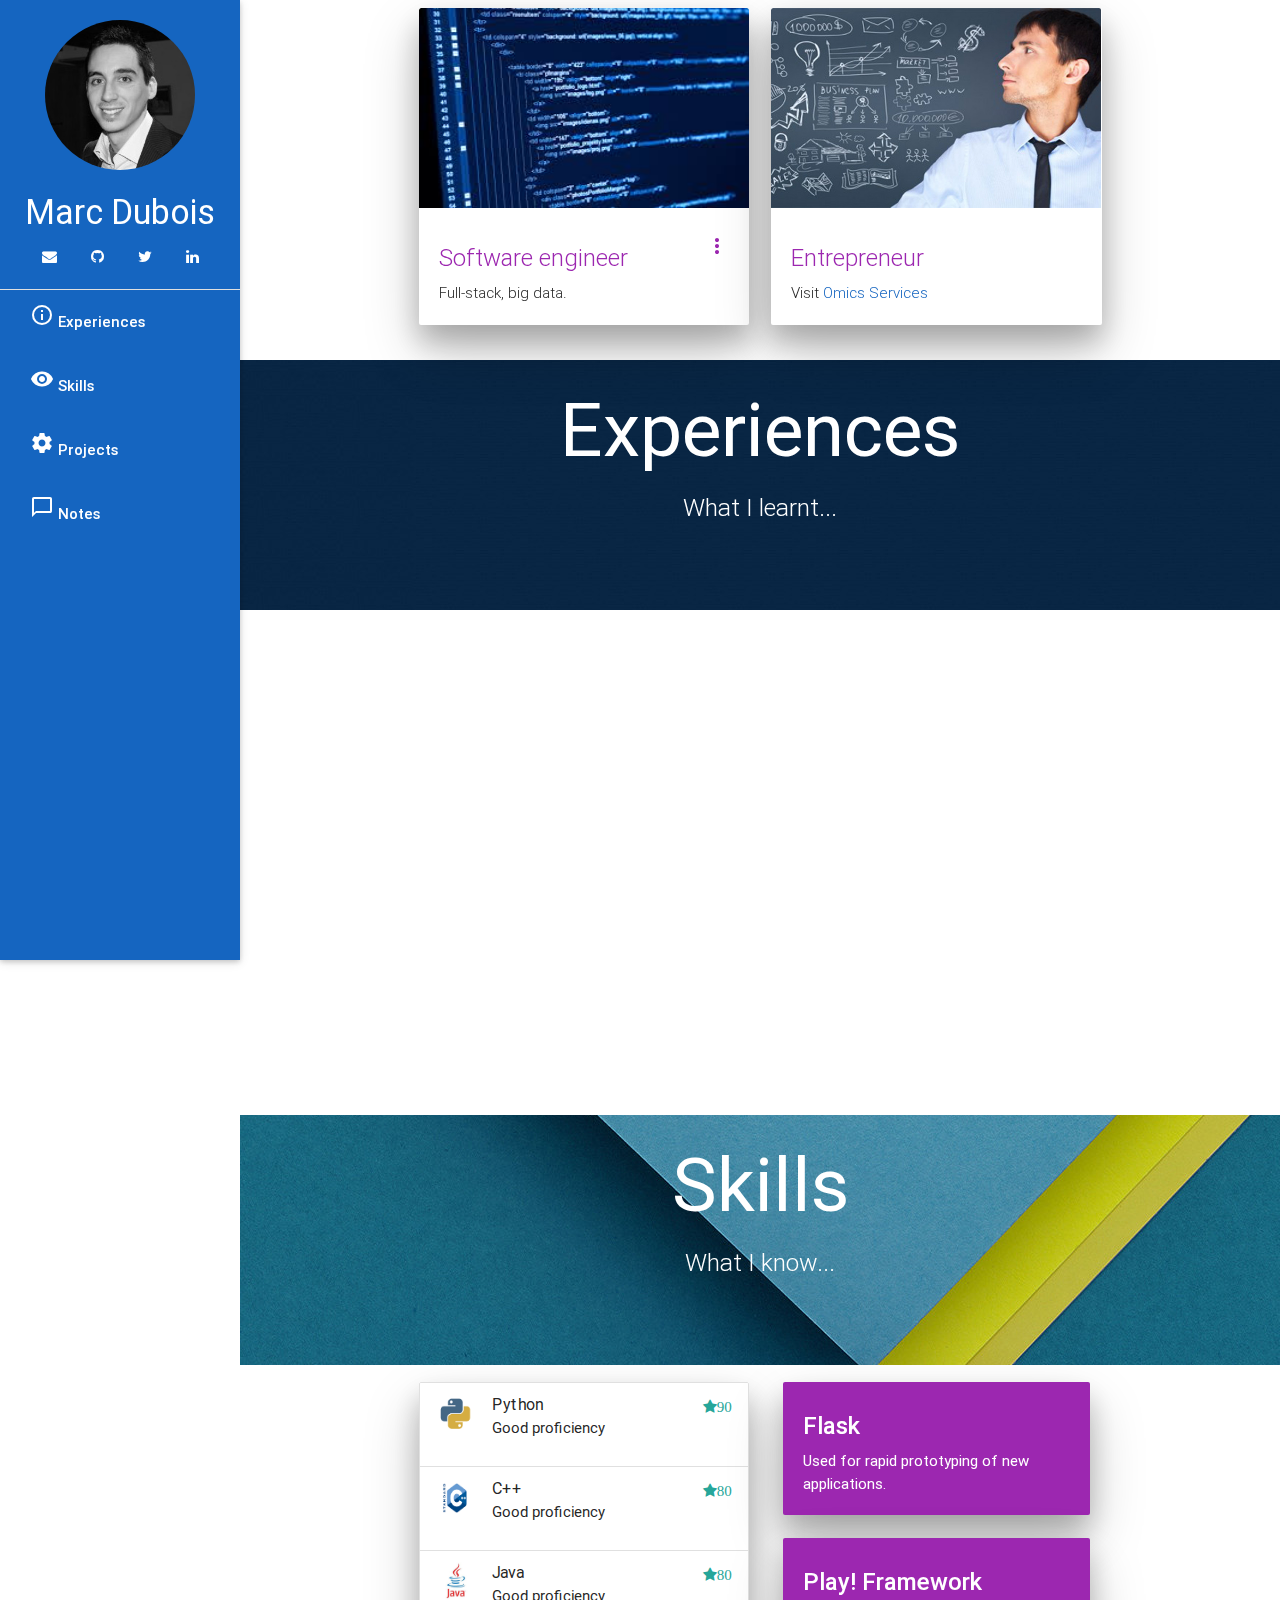
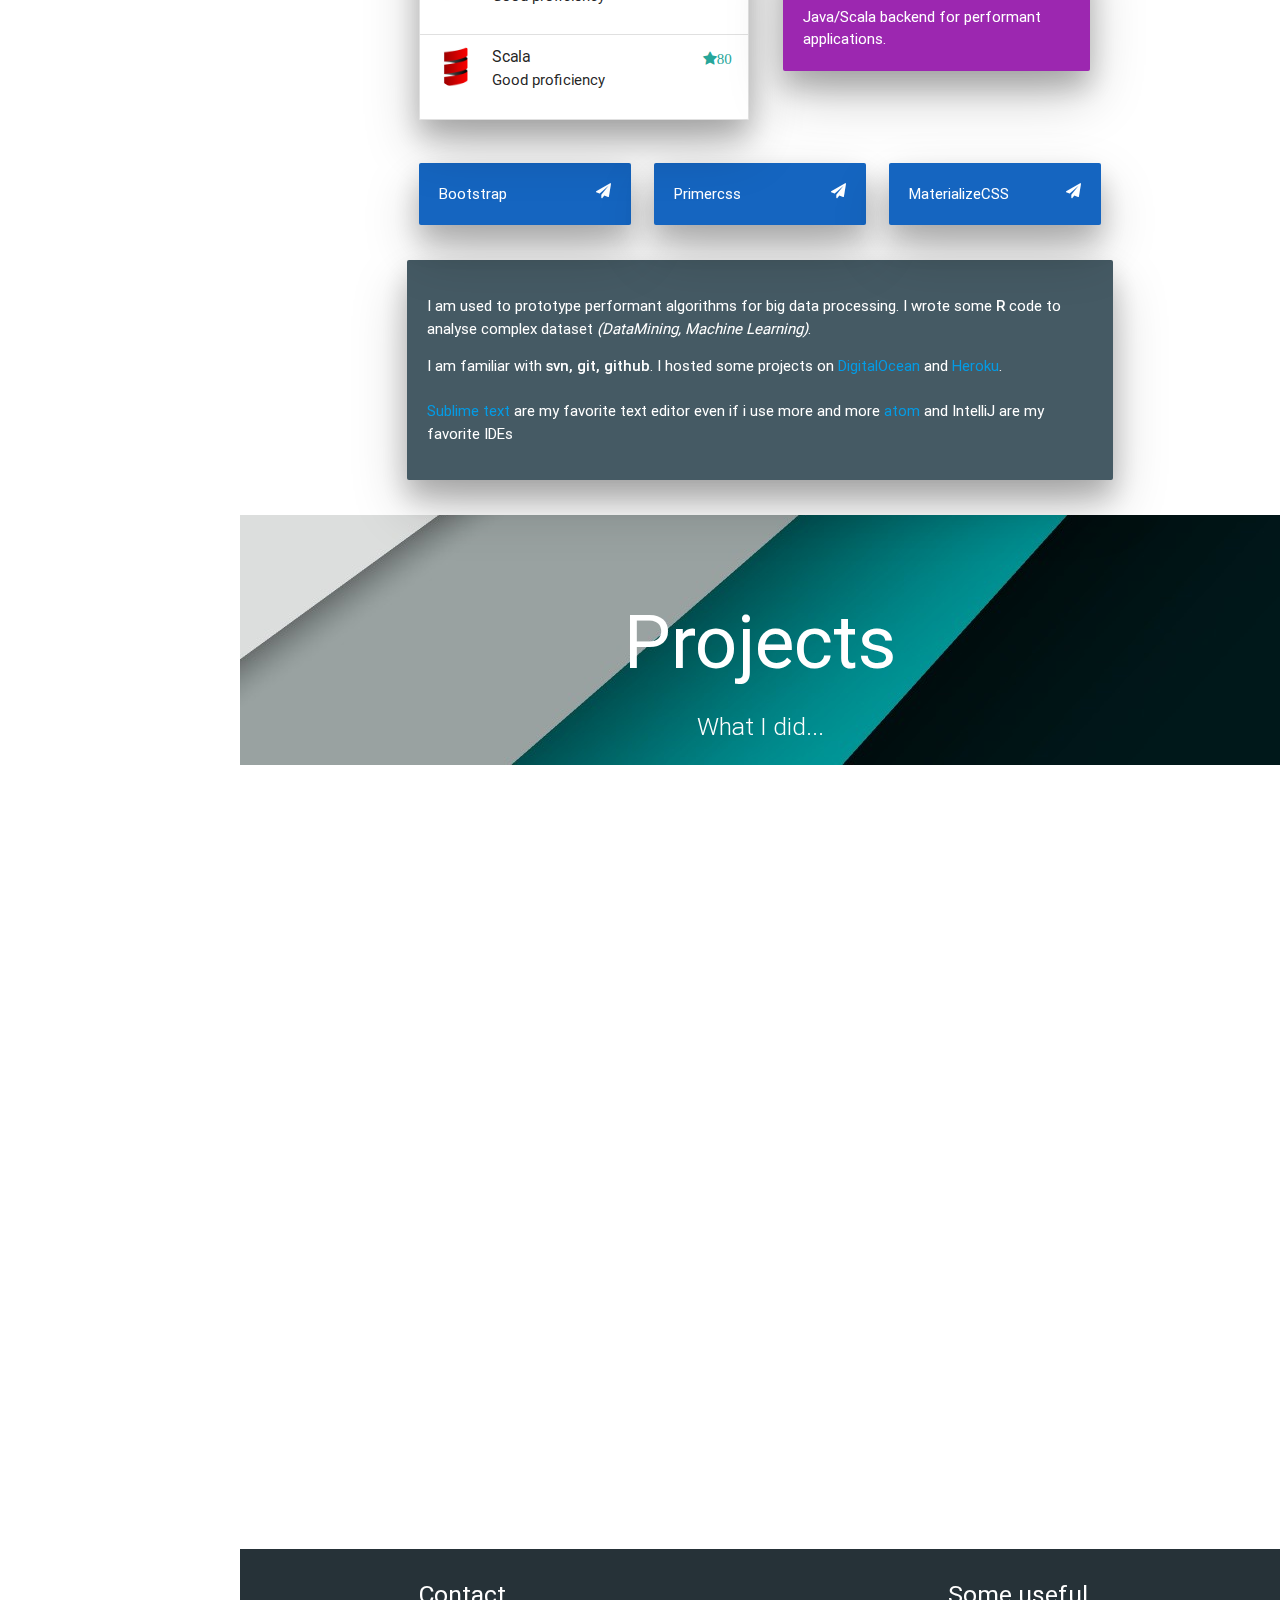
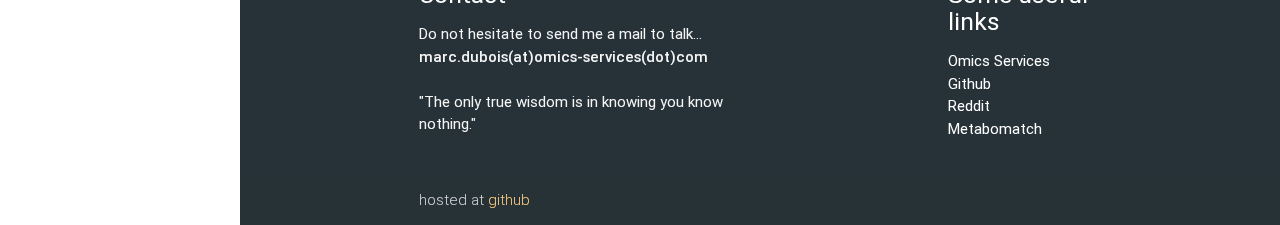
==== index.html @ 376b8a07 "initial commit" ====
<!DOCTYPE html>
<html lang="en">
<head>
  <meta http-equiv="Content-Type" content="text/html; charset=UTF-8"/>
  <meta name="viewport" content="width=device-width, initial-scale=1, maximum-scale=1.0"/>
  <title>Marc Dubois - Software engineer</title>

  <!-- CSS  -->
  <link rel="stylesheet" href="https://maxcdn.bootstrapcdn.com/font-awesome/4.4.0/css/font-awesome.min.css">
  <link href="https://fonts.googleapis.com/icon?family=Material+Icons" rel="stylesheet">
  <link href="static/css/materialize.min.css" type="text/css" rel="stylesheet" media="screen,projection"/>
  <link href="static/css/style.css" type="text/css" rel="stylesheet" media="screen,projection"/>
</head>
<body>
      <!-- LEFT SIDEBAR -->
      
      <ul id="slide-out" class="side-nav fixed blue darken-3">
        <li class="no-hover center logo"><img src="static/img/marc_dubois.jpg" class="circle" height="150" /></li>
        <li class="no-hover center">
            <h4 class="white-text">Marc Dubois</h4>
            <ul class="social-bar white-text">
              <li><a href="mailto:cram@hotmail.fr"><span class="fa fa-envelope"></span></a></li>
              <li><a href="http://github.com/jerkos"><span class="fa fa-github"></span></a></li>
              <li><a href="http://twitter.com/MarCo_33"><span class="fa fa-twitter"></span></a></li>
              <li><a href="https://www.linkedin.com/pub/marc-dubois/17/430/317/en"><span class="fa fa-linkedin"></span></a></li>
            </ul>
            <!-- <p class="light"><em>Software programmer</em></p> -->
        </li>
        <li class="divider"></li>
        <li><a href="#experiences"><i class="material-icons">info_outline</i> <strong>Experiences</strong></a></li>
        <li><a href="#skills"><i class="material-icons">visibility</i> <strong>Skills</strong></a></li>
        <li><a href="#projects"><i class="material-icons">settings</i> <strong>Projects</strong></a></li>
        <li><a href="#contact"><i class="material-icons">chat_bubble_outline</i> <strong>Notes</strong></a></li>
        <!-- <li><a href="#" data-activates="slide-out" class="button-collapse"><i class="mdi-navigation-menu"></i></a></li> -->
      </ul>

      
      <!--<a href="#" data-activates="slide-out" class="button-collapse"><i class="mdi-navigation-menu"></i></a>-->
      <!-- END LEFT SIDEBAR -->

      <!-- DEFINING ME -->
    <div class="container">
      <div class="row">
        <div class="col s6">
            <div class="card z-depth-4">
              <div class="card-image waves-effect activator waves-block waves-light">
                <img src="static/img/engineer.jpg" height="200" class="activator">
              <!-- <span class="card-title">Card Title</span> -->
              </div>
              <div class="card-content">
                <span class="card-title activator purple-text light">Software engineer<i class="material-icons right">more_vert</i></span>
                <p class="light">Full-stack, big data.
                  <a href="http://github.com/jerkos">
                  <!-- <span class="fa fa-github fa-2x"></span> -->
                  </a>
                </p>
              </div>
              <div class="card-reveal">
                <span class="card-title purple-text">Education</span>
                <ul>
                  <li><em>2008-2010</em> Master Biology, Health Bioinformatics mention, Bordeaux, France</li>
                  <li><em>2007-2008</em> Master Biology, Health Plants Biotechnology mention, Bordeaux, France</li>
                  <li><em>2004-2006</em> Preparatory classes, Montaigne, Bordeaux</li>
                  <li><em>2004</em> Scientific Bachelor, Biology specialty</li>
                </ul>
              </div>
            </div>

        </div>
         <div class="col s6">
            <div class="card z-depth-4">
              <div class="card-image waves-effect waves-block waves-light">
                <img src="static/img/entrepreneur1.jpg" height="200" class="activator">
              <!-- <span class="card-title">Card Title</span> -->
              </div>
              <div class="card-content">
                <span class="card-title purple-text light">Entrepreneur</span>
                <p class="light"> Visit <a class="blue-text text-darken-3" href="http://omics-services.com">Omics Services</a></p>
            </div>
            </div>
        </div>
      </div>
    </div>

   <!--  <div class="container">
    <div class="section">

      <div class="row">
        <div class="col s12 m4">
          <div class="icon-block">
            <h2 class="center purple-text"><i class="material-icons">flash_on</i></h2>
            <h5 class="center">Speeds up development</h5>

            <p class="light">We did most of the heavy lifting for you to provide a default stylings that incorporate our custom components. Additionally, we refined animations and transitions to provide a smoother experience for developers.</p>
          </div>
        </div>

        <div class="col s12 m4">
          <div class="icon-block">
            <h2 class="center purple-text"><i class="material-icons">group</i></h2>
            <h5 class="center">User Experience Focused</h5>

            <p class="light">By utilizing elements and principles of Material Design, we were able to create a framework that incorporates components and animations that provide more feedback to users. Additionally, a single underlying responsive system across all platforms allow for a more unified user experience.</p>
          </div>
        </div>

        <div class="col s12 m4">
          <div class="icon-block">
            <h2 class="center purple-text"><i class="material-icons">settings</i></h2>
            <h5 class="center">Easy to work with</h5>

            <p class="light">We have provided detailed documentation as well as specific code examples to help new users get started. We are also always open to feedback and can answer any questions a user may have about Materialize.</p>
          </div>
        </div>
      </div>

    </div>
  </div> -->
    <!-- END DEFINING ME -->


    <div class="parallax-container">
    <div class="section no-pad-bot">
      <div class="container">
        <!-- <br><br> -->
        <!-- <div class="container"> -->
        <h2 class="header center white-text title">Experiences</h2>
        <div class="row center">
          <h5 class="col s12 light">What I learnt...</h5>
        </div>
        <!-- </div> -->

      </div>
    </div>
    <div class="parallax"><img src="static/img/material6.jpg" alt="Unsplashed background img 1"></div>
  </div>

  <!-- EXPERIENCES -->
  <div id="experiences" class="container">
      <div class="row">
        <div class="col s12">
          <ul id="exp-list">
            <li>
              <div class="card-panel blue darken-3 white-text z-depth-4">
                <div class="card-content">
                  <strong>Structural Biology and Pharmacology institute: Mass spectrometry proteomics data processing</strong>
                  <ul class="activities">
                    <li>New file format development for easy data extraction: mzDB
                    </li>
                    <li>
                      Algorithms to perform label-free quantitation of proteins in samples
                    </li>
                    <li>
                      3D Visualization of mass spectrometry in the browser
                    </li>
                  </ul>
                </div>
              </div>
            </li>
            <li>
              <div class="card-panel blue darken-3 white-text z-depth-4">
                <strong>National institute for agronomical research: Data treatment of metabolomics data</strong>
                <ul class="activities">
                  <li>Developing new algorithm for metabolite identification and characterization
                  </li>
                  <li>
                    Complex user interface design.
                  </li>
                </ul> 
              </div>
            </li>
            <li>
              <div class="card-panel blue darken-3 white-text z-depth-4">
                <strong>Bordealais informatics research laboratory: Algorithm for computing association rules from elementary modes: example in the tomato</strong>
                <ul class="activities">
                  <li>Using data mining algorithm, A-priorin and FP-Tree
                  </li>
                  <li>User interface design</li>
                </ul> 
              </div>
            </li>
          </ul>
          
        </div>
      </div>
  </div>
  <!-- END EXPERIENCES -->

    <div class="parallax-container">
    <div class="section no-pad-bot">
      <div class="container">
        <!-- <br><br> -->
        <!-- <div class="container"> -->
        <h2 class="header center white-text title">Skills</h2>
        <div class="row center">
          <h5 class="col s12 light">What I know...</h5>
        </div>
        <!-- </div> -->

      </div>
    </div>
    <div class="parallax"><img src="static/img/material4.jpg" alt="Unsplashed background img 1"></div>
  </div>

  <!-- SKILLS -->
  <div id="skills" class="container">
    <div class="row" style="padding-top: 10px;">
            <div class="col s6">
              <!-- <h6 class="purple-text" href="#test1">Languages</h6> -->
              <!-- <h6 class="light">Languages</h6> -->
              <ul class="collection z-depth-4">
                <li class="collection-item avatar">
                  <img src="static/img/python.png" class="circle">
                  <span class="title">Python</span>
                  <p>Good proficiency</p>
                  <span class="secondary-content badge-new fa fa-star">90</span>
                </li>
                <li class="collection-item avatar">
                  <img src="static/img/c++.png" class="circle">
                  <span class="title">C++</span>
                  <p>Good proficiency</p>
                  <span class="secondary-content badge-new fa fa-star">80</span>
                </li>
                <li class="collection-item avatar">
                  <img src="static/img/java.jpg" class="circle">
                  <span class="title">Java</span>
                  <p>Good proficiency</p>
                  <span class="secondary-content badge-new fa fa-star">80</span>
                </li>
                <li class="collection-item avatar">
                  <img src="static/img/scala.jpg" class="circle">
                  <span class="title">Scala</span>
                  <p>Good proficiency</p>
                  <span class="secondary-content badge-new fa fa-star">80</span>
                </li>
              </ul>
            </div>
            <div class="col s6">
              <!-- <h6 class="light">Framework web</h6> -->
              <div class="col s12">
                <div class="card purple white-text z-depth-4">
                  
                  <!-- <img src="static/img/flask.png" width="30" class="circle"> -->
                  <div class="card-content">
                    <span class="card-title"><strong>Flask</strong></span>
                    <p>Used for rapid prototyping of new applications.</p>
                  </div>
                </div>
              </div>
             
              <div class="col s12">
                <div class="card purple white-text z-depth-4">
                  <!-- <img src="static/img/play.png" class="circle"> -->

                  <div class="card-content">
                    <span class="card-title"><strong>Play! Framework</strong></span>
                    <p>Java/Scala backend for performant applications.</p>
                  </div>
                </div>
              </div>
            </div>
    </div>

    <div class="row">
      <!-- <h6 class="light">Framework CSS</h6> -->
      <div class="col s4">
        <div class="card-panel blue darken-3 z-depth-4">
          <span class="white-text">Bootstrap <a href="http://getbootstrap.com"><span class="white-text right fa fa-paper-plane"></span></a></span>
          
        </div>
      </div>
      <div class="col s4">
        <div class="card-panel blue darken-3 z-depth-4">
          <span class="white-text">Primercss <a href="http://primercss.io"><span class="white-text right fa fa-paper-plane"></span></a></span>
        </div>
      </div>
      <div class="col s4">
        <div class="card-panel blue darken-3 z-depth-4">
          <span class="white-text">MaterializeCSS <a href="http://materializecss.com"><span class="white-text right fa fa-paper-plane"></span></a></span>

        </div>
      </div>
    </div>

    <div class="row">
      <div class="card-panel blue-grey darken-2 z-depth-4">
      <p class="white-text">I am used to prototype performant algorithms for big data processing. I wrote some <strong>R</strong> code to
      analyse complex dataset <em>(DataMining, Machine Learning)</em>. 

       </p>
      <p class="white-text">I am familiar with <strong>svn, git, github</strong>. 
      I hosted some projects on <a href="http://www.digitalocean.com">DigitalOcean</a> and <a href="http://www.heroku.com">Heroku</a>.
      <br/>
      <br/>
      <a href="http://sublime-text.com">Sublime text</a> are my favorite text editor even if i use more and more <a href="http://atom.io">atom</a>
      and IntelliJ are my favorite IDEs 
      </p>
      </div>
    </div>

  </div>
  <!-- END SKILLS -->


   <div id="index-banner" class="parallax-container">
    <div class="section no-pad-bot">
      <div class="container">
        <br><br>
        <h1 class="header center white-text title">Projects</h1>
        <div class="row center">
          <h5 class="header col s12 light">What I did...</h5>
        </div>
        <!-- <div class="row center">
          <a href="http://materializecss.com/getting-started.html" id="download-button" class="btn-large waves-effect waves-light teal lighten-1">Get Started</a>
        </div>
        <br><br> -->

      </div>  
    </div>
    <div class="parallax"><img src="static/img/material8.jpg" alt="Unsplashed background img 1"></div>
  </div>


  <div id="projects" class="container">
   <!--  <h1 class="header center purple-text">Projects</h1>
    <hr/> -->
    <div class="row">
      <div class="col s6">
        <div class="card z-depth-4">
            <div class="card-image waves-effect waves-block waves-light">
              <img src="static/img/mzdb.jpg" height="200" class="activator">
              <!-- <span class="card-title">Card Title</span> -->
            </div>
            <div class="card-content blue darken-3">
              <span class="card-title activator white-text light">mzDB<i class="material-icons right">more_vert</i></span>
              <p class="light">Efficient file format for storing mass spectrometry data.
                <a href="http://github.com/mzdb-dev/pwiz-mzdb"><span class="fa fa-github fa-2x white-text"></span></a>
              </p>
            </div>
            <div class="card-reveal">
              <span class="card-title purple-text light">mzDB</span>
              <p><strong>C++11</strong><br/><br/>
              Tool for converting vendor proprietary file formats to mzDB. mzDB allows fast data extraction thanks to <a href="http://www.sqlite.org">sqlite</a> and its <a href="http://en.wikipedia/r*tree">R* tree</a>.
              </p>
            </div>
          </div>
      </div>
      <div class="col s6">
        <div class="card blue darken-3 z-depth-4">
            <div class="card-image waves-effect waves-block waves-light">
              <img src="static/img/metabomatch.png" height="200" class="activator">
            </div>
            <div class="card-content blue darken-3">
              <span class="card-title activator light">metabomatch<i class="material-icons right">more_vert</i></span>
              <p class="light">Listing and comparing open metabolomics softwares.
                <a href="http://github.com/jerkos/metabo-match"><span class="fa fa-github fa-2x white-text"></span></a>
              </p>
            </div>
            <div class="card-reveal">
              <span class="card-title purple-text light">metabomatch</span>
              <p><strong>Python/Flask/Bootstrap</strong><br/><br/>
              Simple website for listing metabolomics open sourced softwares, comments, pros-cons, and small statistics about users community.
              </p>
              
            </div>
          </div>
      </div> 

    </div>


    <div class="row">
      <div class="col s6">
        <div class="card blue darken-3 z-depth-4">
            <div class="card-image waves-effect waves-block waves-light">
              <img src="static/img/speclight.jpg" height="200" class="activator">
              <!-- <span class="card-title">Card Title</span> -->
            </div>
            <div class="card-content blue darken-3">
              <span class="card-title activator light">Speclight<i class="material-icons right white-text">more_vert</i></span>
              <p class="light">Visualization of mass spectrometry data.
                <a href="http://github.com/mzdb-dev/pwiz-mzdb"><span class="white-text fa fa-github fa-2x"></span></a>
              </p>
            </div>
            <div class="card-reveal">
              <span class="card-title purple-text light">Speclight</span>
              <p><strong>Javascript/Three.js</strong><br/><br/>
              Using the magnificient three.js library and mzDB file we developed a performant tool to visualize mass spectrometry data in 3D.
              </p>
            </div>
          </div>
      </div>
      <div class="col s6">
        <div class="card z-depth-4">
            <div class="card-image waves-effect waves-block waves-light">
              <img src="static/img/proline.png" height="200" class="activator">
            </div>
            <div class="card-content blue darken-3">
              <span class="card-title activator white-text light">Proline<i class="material-icons right white-text">more_vert</i></span>
              <p class="light">Proteomics analysis software.
                <a href="http://github.com/jerkos/metabo-match"><span class="white-text fa fa-github fa-2x"></span></a>
              </p>
            </div>
            <div class="card-reveal">
              <span class="card-title purple-text light">Proline</span>
              <p><strong>Java/Scala/Swing</strong><br/><br/>
                Proline is a new software for proteomics data analysis. I mainly worked on label-free quantitation algorithms. 
              </p>
            </div>
          </div>
      </div> 

    </div>

  </div>


  
  <!-- FOOTER -->
  <footer id="contact" class="page-footer blue-grey darken-4">
    <div class="container">
      <div class="row">
        <div class="col s6 left-align">
          <h5 class="white-text">Contact</h5>
          <p class="grey-text text-lighten-4">
            Do not hesitate to send me a mail to talk...
            <strong>marc.dubois(at)omics-services(dot)com</strong>
            <br><br>

            "The only true wisdom is in knowing you know nothing."
          </p>


        </div>
        <div class="col s3">
        <h5></h5>
        </div>
        <div class="col s3">
          <h5 class="white-text">Some useful links</h5>
          <ul>
            <li><a class="white-text" href="http://omics-services.com">Omics Services</a></li>
            <li><a class="white-text" href="http://github.com">Github</a></li>
            <li><a class="white-text" href="http://">Reddit</a></li>
            <li><a class="white-text" href="http://www.metabomatch.com">Metabomatch</a></li>
          </ul>
        </div>
      </div>
    </div>
    <div class="footer-copyright">
      <div class="container">
      hosted at <a class="orange-text text-lighten-3" href="http://materializecss.com">github</a>
      </div>
    </div>
  </footer>
  <!-- END FOOTER -->

  <!--  Scripts-->
  <script src="https://code.jquery.com/jquery-2.1.1.min.js"></script>
  <script src="static/js/materialize.min.js"></script>
  <script src="static/js/init.js"></script>

  </body>
</html>
---- static/css/style.css ----
/* Custom Stylesheet */
/**
 * Use this file to override Materialize files so you can update
 * the core Materialize files in the future
 *
 * Made By MaterializeCSS.com#slide-out li a {
	color: white;
}
 */

.icon-block {
  padding: 0 15px;
}
.icon-block .material-icons {
	font-size: inherit;
}

header, body {
    padding-left: 240px;
}

@media only screen and (max-width : 992px) {
	header, body, footer {
	  padding-left: 0;
	}
}

#slide-out li a {
	color: white;
}

#slide-out li:hover {
	background-color: #2196F3;
}	

.logo {
	margin-top: 20px;
}

#neg-margin-top {
	margin-top: -20px;
}

.parallax-container {
	color: white;
	height: 250px;
}

.social-bar {
	list-style-type: none;
	margin: 0;
	padding: 0;
	margin-top: -20px;
}

.social-bar li {
	display: inline;
}

.social-bar li a {
	text-decoration: none;
	display: inline !important;
	margin: 0;
	padding: 0 !important;
}

.no-hover:hover {
	background-color:#1565c0 !important;
}

.social-bar li:hover {
	text-decoration: none;
	background-color:#1565c0 !important;
}

.social-bar li a:hover {
	text-decoration: none;
	color: #9c27b0 !important;
}

#exp-list, #projects{
	visibility: hidden;
}


.activities li {
	padding-left: 20px;
	padding-top: 5px;
}

.title {
	font-size: 5em;
}
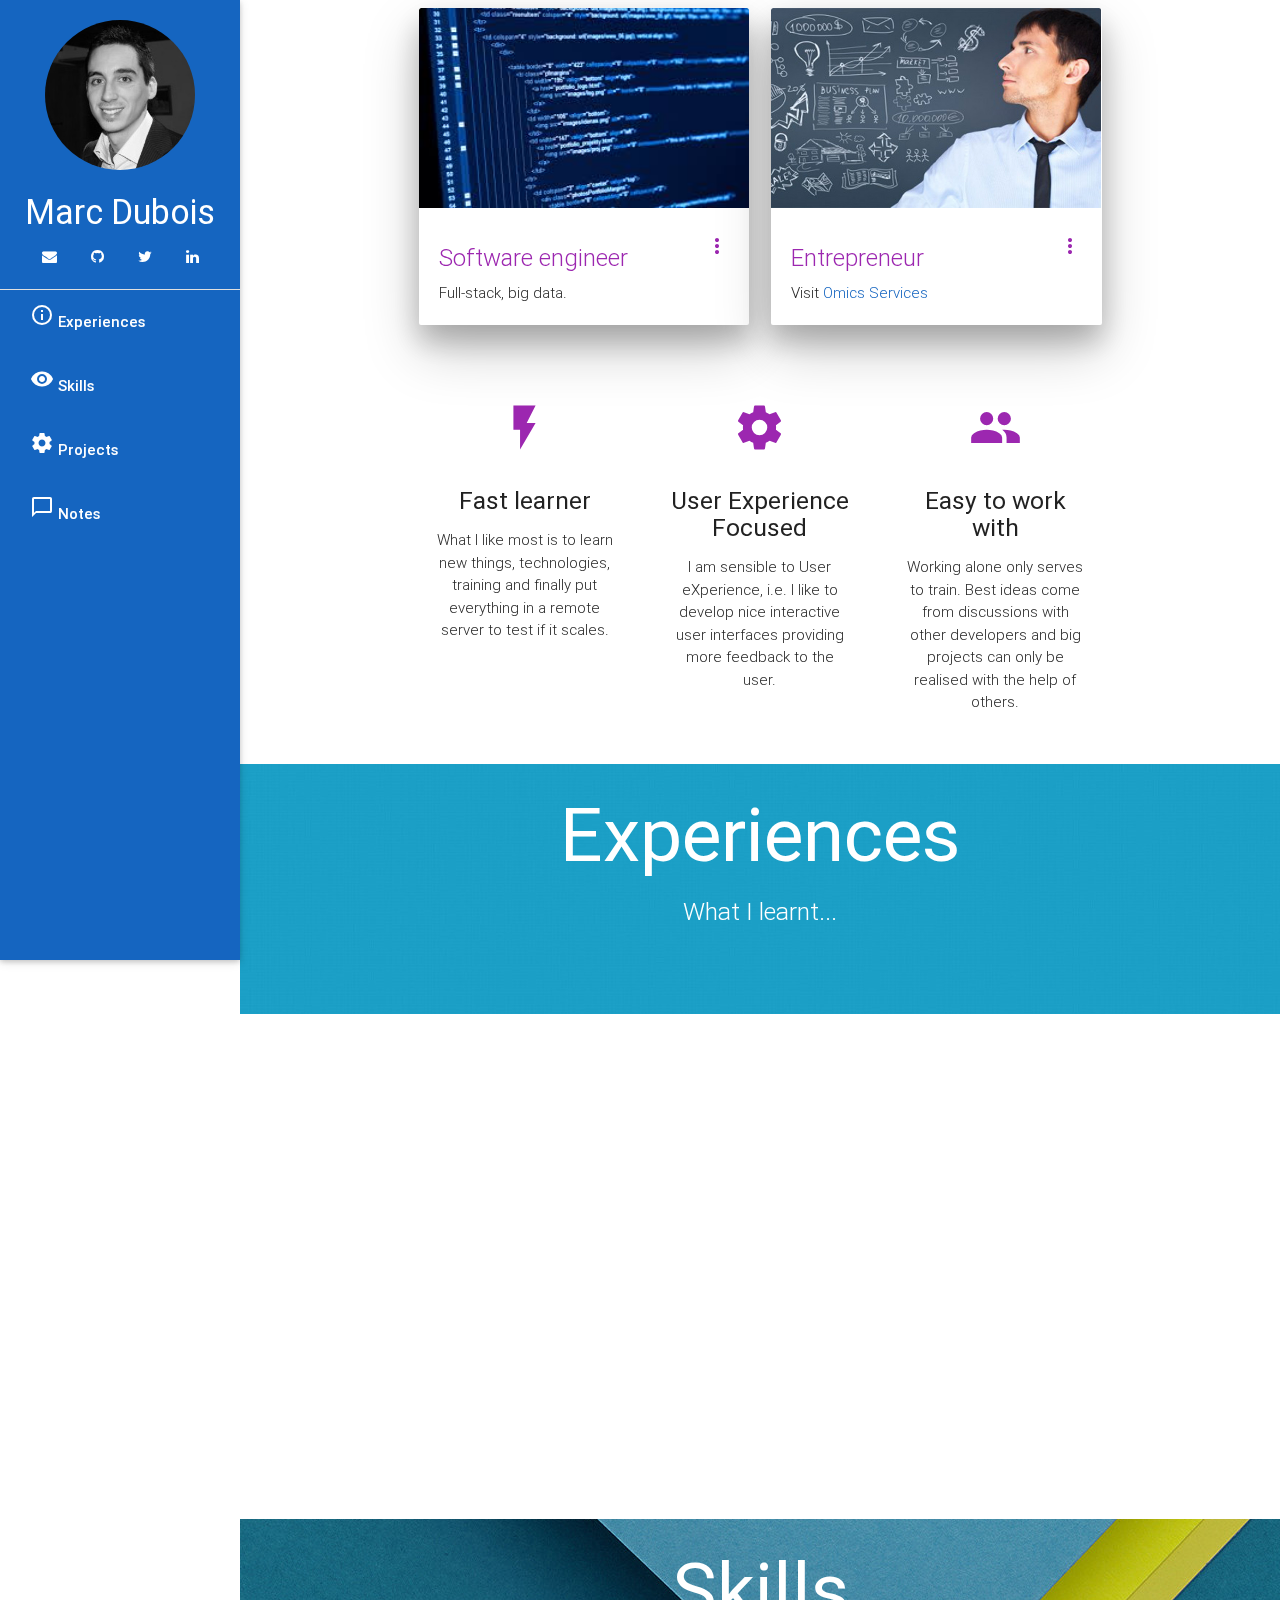
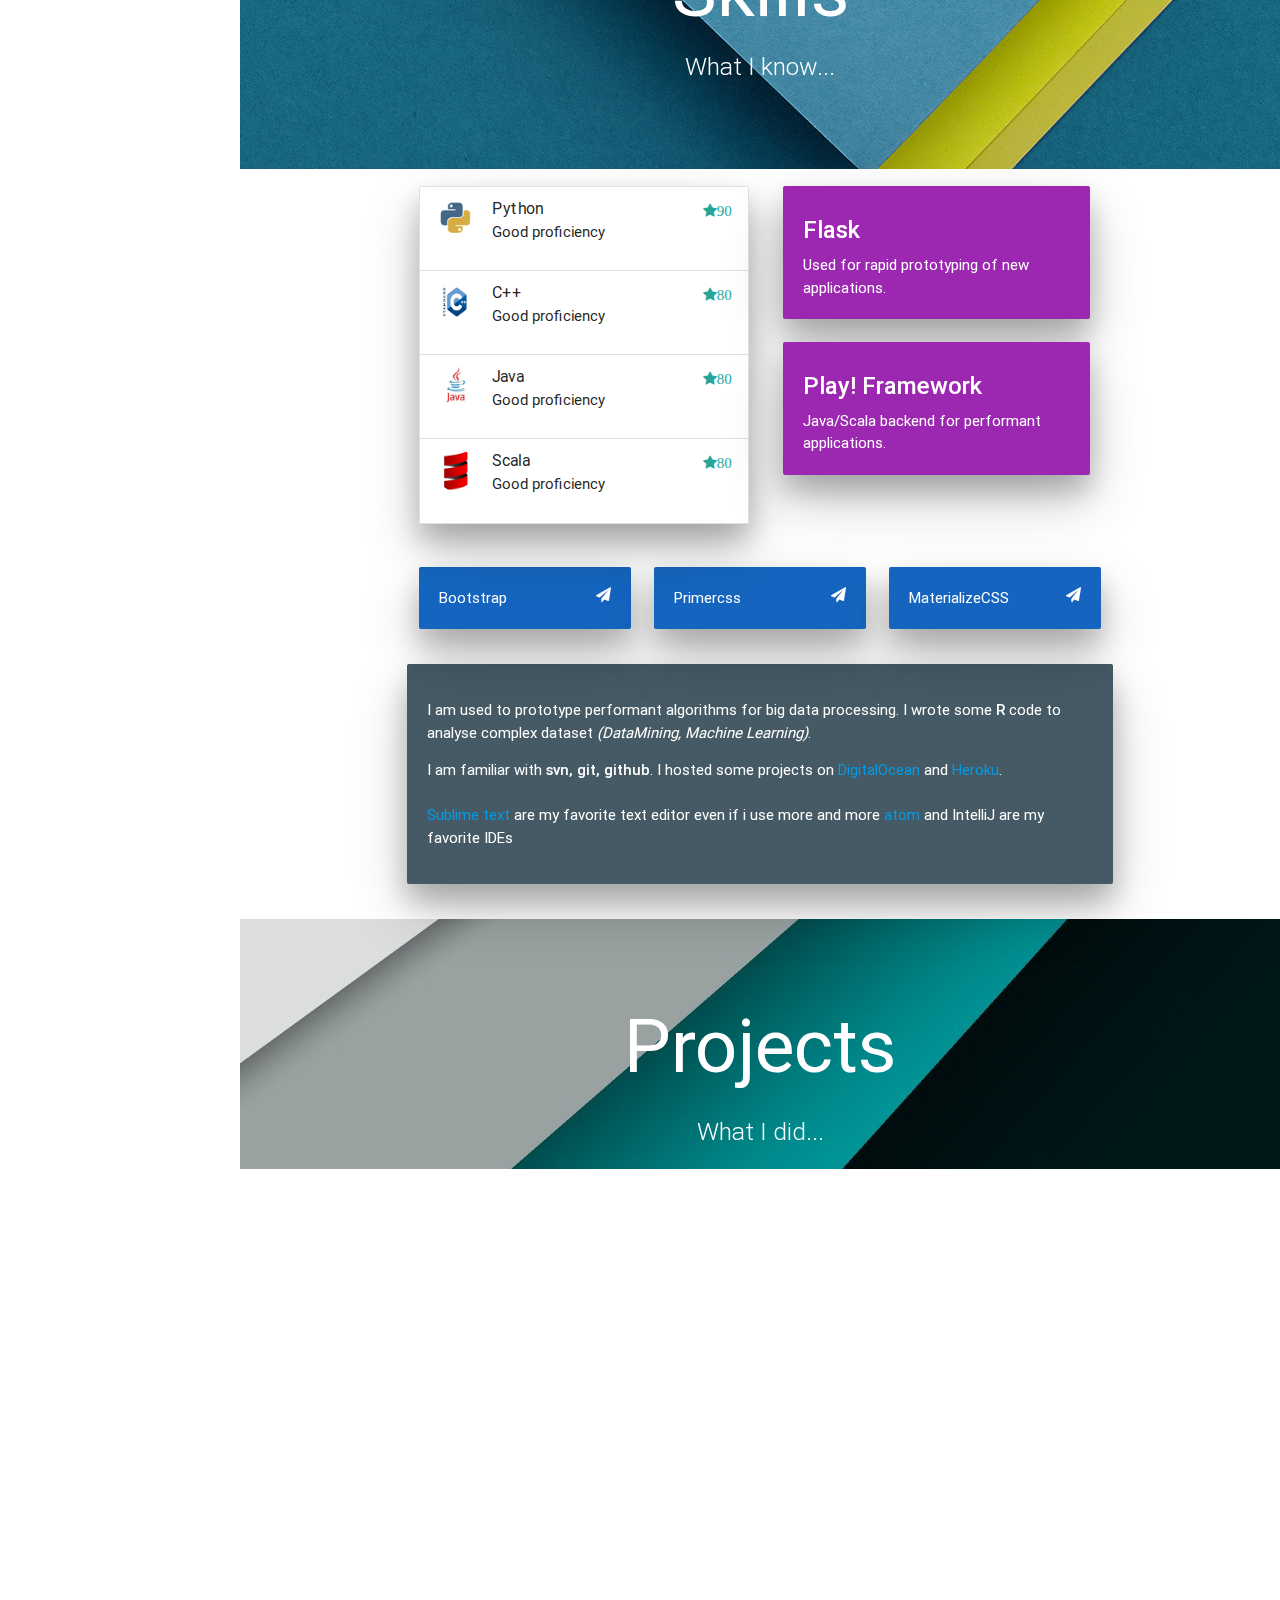
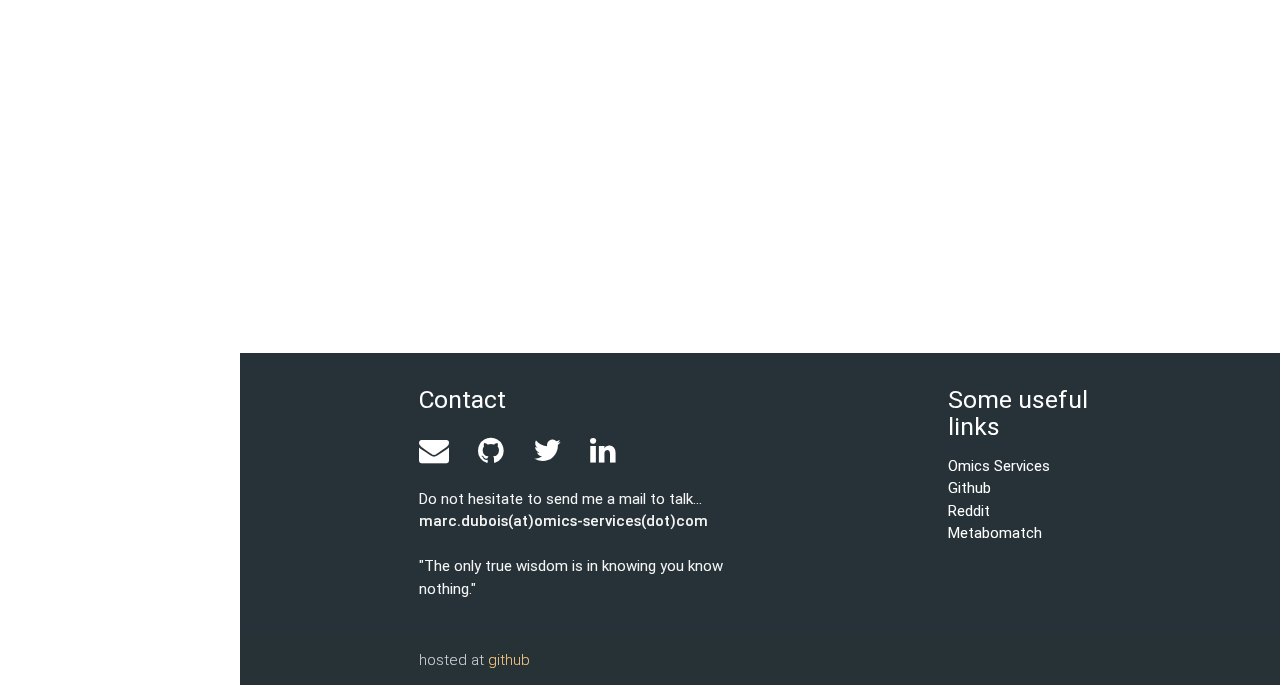
==== commit f203cb71: "add social bar bottom, add some text" ====
--- a/index.html
+++ b/index.html
@@ -10,6 +10,17 @@
   <link href="https://fonts.googleapis.com/icon?family=Material+Icons" rel="stylesheet">
   <link href="static/css/materialize.min.css" type="text/css" rel="stylesheet" media="screen,projection"/>
   <link href="static/css/style.css" type="text/css" rel="stylesheet" media="screen,projection"/>
+  <!--GA script-->
+  <script>
+    (function(i,s,o,g,r,a,m){i['GoogleAnalyticsObject']=r;i[r]=i[r]||function(){
+    (i[r].q=i[r].q||[]).push(arguments)},i[r].l=1*new Date();a=s.createElement(o),
+    m=s.getElementsByTagName(o)[0];a.async=1;a.src=g;m.parentNode.insertBefore(a,m)
+    })(window,document,'script','//www.google-analytics.com/analytics.js','ga');
+
+    ga('create', 'UA-46475206-4', 'auto');
+    ga('send', 'pageview');
+
+  </script>
 </head>
 <body>
       <!-- LEFT SIDEBAR -->
@@ -57,9 +68,9 @@
               </div>
               <div class="card-reveal">
                 <span class="card-title purple-text">Education</span>
-                <ul>
-                  <li><em>2008-2010</em> Master Biology, Health Bioinformatics mention, Bordeaux, France</li>
-                  <li><em>2007-2008</em> Master Biology, Health Plants Biotechnology mention, Bordeaux, France</li>
+                <ul class="education">
+                  <li><em>2008-2010</em> Master Biology, Health, Bioinformatics mention, Bordeaux, France</li>
+                  <li><em>2007-2008</em> Master Biology, Health, Plants Biotechnology mention, Bordeaux, France</li>
                   <li><em>2004-2006</em> Preparatory classes, Montaigne, Bordeaux</li>
                   <li><em>2004</em> Scientific Bachelor, Biology specialty</li>
                 </ul>
@@ -74,48 +85,55 @@
               <!-- <span class="card-title">Card Title</span> -->
               </div>
               <div class="card-content">
-                <span class="card-title purple-text light">Entrepreneur</span>
+                <span class="card-title activator purple-text light">Entrepreneur<i class="material-icons right">more_vert</i></span>
                 <p class="light"> Visit <a class="blue-text text-darken-3" href="http://omics-services.com">Omics Services</a></p>
-            </div>
-            </div>
-        </div>
-      </div>
-    </div>
-
-   <!--  <div class="container">
+              </div>
+               <div class="card-reveal">
+                <span class="card-title purple-text">Omics Services</span>
+                <p>
+                  Young company providing <em>Big Data</em> analysis services especially
+                  in the biotechnology, pharmaceutics industries.
+                </p>
+              </div>
+            </div>
+        </div>
+      </div>
+    </div>
+
+   <div class="container">
     <div class="section">
 
       <div class="row">
         <div class="col s12 m4">
           <div class="icon-block">
             <h2 class="center purple-text"><i class="material-icons">flash_on</i></h2>
-            <h5 class="center">Speeds up development</h5>
-
-            <p class="light">We did most of the heavy lifting for you to provide a default stylings that incorporate our custom components. Additionally, we refined animations and transitions to provide a smoother experience for developers.</p>
+            <h5 class="center">Fast learner</h5>
+
+            <p class="light center">What I like most is to learn new things, technologies, training and finally put everything in a remote server to test if it scales.</p>
+          </div>
+        </div>
+
+        <div class="col s12 m4">
+          <div class="icon-block">
+            <h2 class="center purple-text"><i class="material-icons">settings</i></h2>
+            <h5 class="center">User Experience Focused</h5>
+
+            <p class="light center">I am sensible to User eXperience, i.e. I like to develop nice interactive user interfaces providing more feedback to the user.</p>
           </div>
         </div>
 
         <div class="col s12 m4">
           <div class="icon-block">
             <h2 class="center purple-text"><i class="material-icons">group</i></h2>
-            <h5 class="center">User Experience Focused</h5>
-
-            <p class="light">By utilizing elements and principles of Material Design, we were able to create a framework that incorporates components and animations that provide more feedback to users. Additionally, a single underlying responsive system across all platforms allow for a more unified user experience.</p>
-          </div>
-        </div>
-
-        <div class="col s12 m4">
-          <div class="icon-block">
-            <h2 class="center purple-text"><i class="material-icons">settings</i></h2>
             <h5 class="center">Easy to work with</h5>
 
-            <p class="light">We have provided detailed documentation as well as specific code examples to help new users get started. We are also always open to feedback and can answer any questions a user may have about Materialize.</p>
-          </div>
-        </div>
-      </div>
-
-    </div>
-  </div> -->
+            <p class="light center">Working alone only serves to train. Best ideas come from discussions with other developers and big projects can only be realised with the help of others. </p>
+          </div>
+        </div>
+      </div>
+
+    </div>
+  </div>
     <!-- END DEFINING ME -->
 
 
@@ -422,6 +440,12 @@
       <div class="row">
         <div class="col s6 left-align">
           <h5 class="white-text">Contact</h5>
+           <ul class="social-bar-bis white-text">
+              <li><a href="mailto:cram@hotmail.fr"><span class="fa fa-envelope"></span></a></li>
+              <li><a href="http://github.com/jerkos"><span class="fa fa-github"></span></a></li>
+              <li><a href="http://twitter.com/MarCo_33"><span class="fa fa-twitter"></span></a></li>
+              <li><a href="https://www.linkedin.com/pub/marc-dubois/17/430/317/en"><span class="fa fa-linkedin"></span></a></li>
+            </ul>
           <p class="grey-text text-lighten-4">
             Do not hesitate to send me a mail to talk...
             <strong>marc.dubois(at)omics-services(dot)com</strong>
--- a/static/css/style.css
+++ b/static/css/style.css
@@ -90,4 +90,22 @@
 
 .title {
 	font-size: 5em;
+}
+
+.education li {
+	padding-bottom: 12px;
+}
+
+.social-bar-bis li{
+	font-size: 2em;
+	display: inline !important;
+	padding-right: 25px;
+}
+
+.social-bar-bis li a {
+	color:white;
+}
+
+.social-bar-bis li a:hover {
+	color:#9c27b0 !important;
 }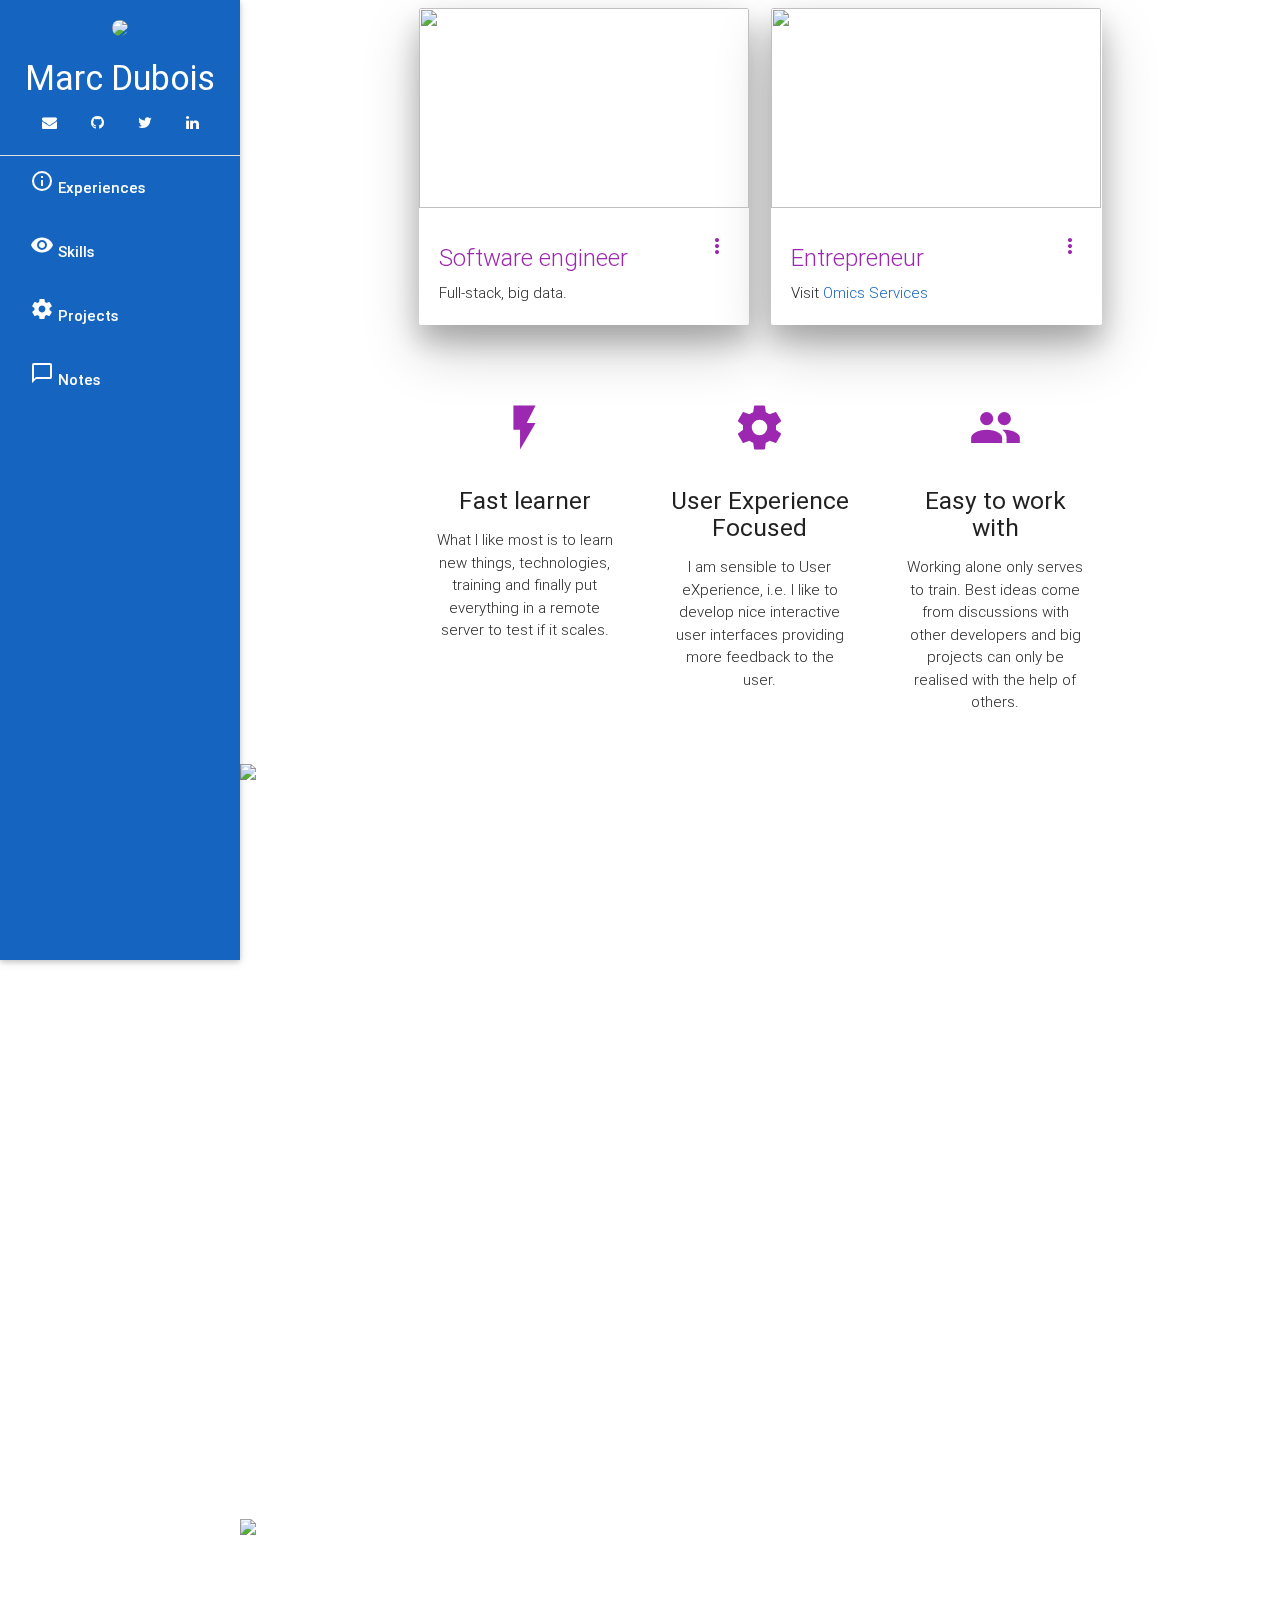
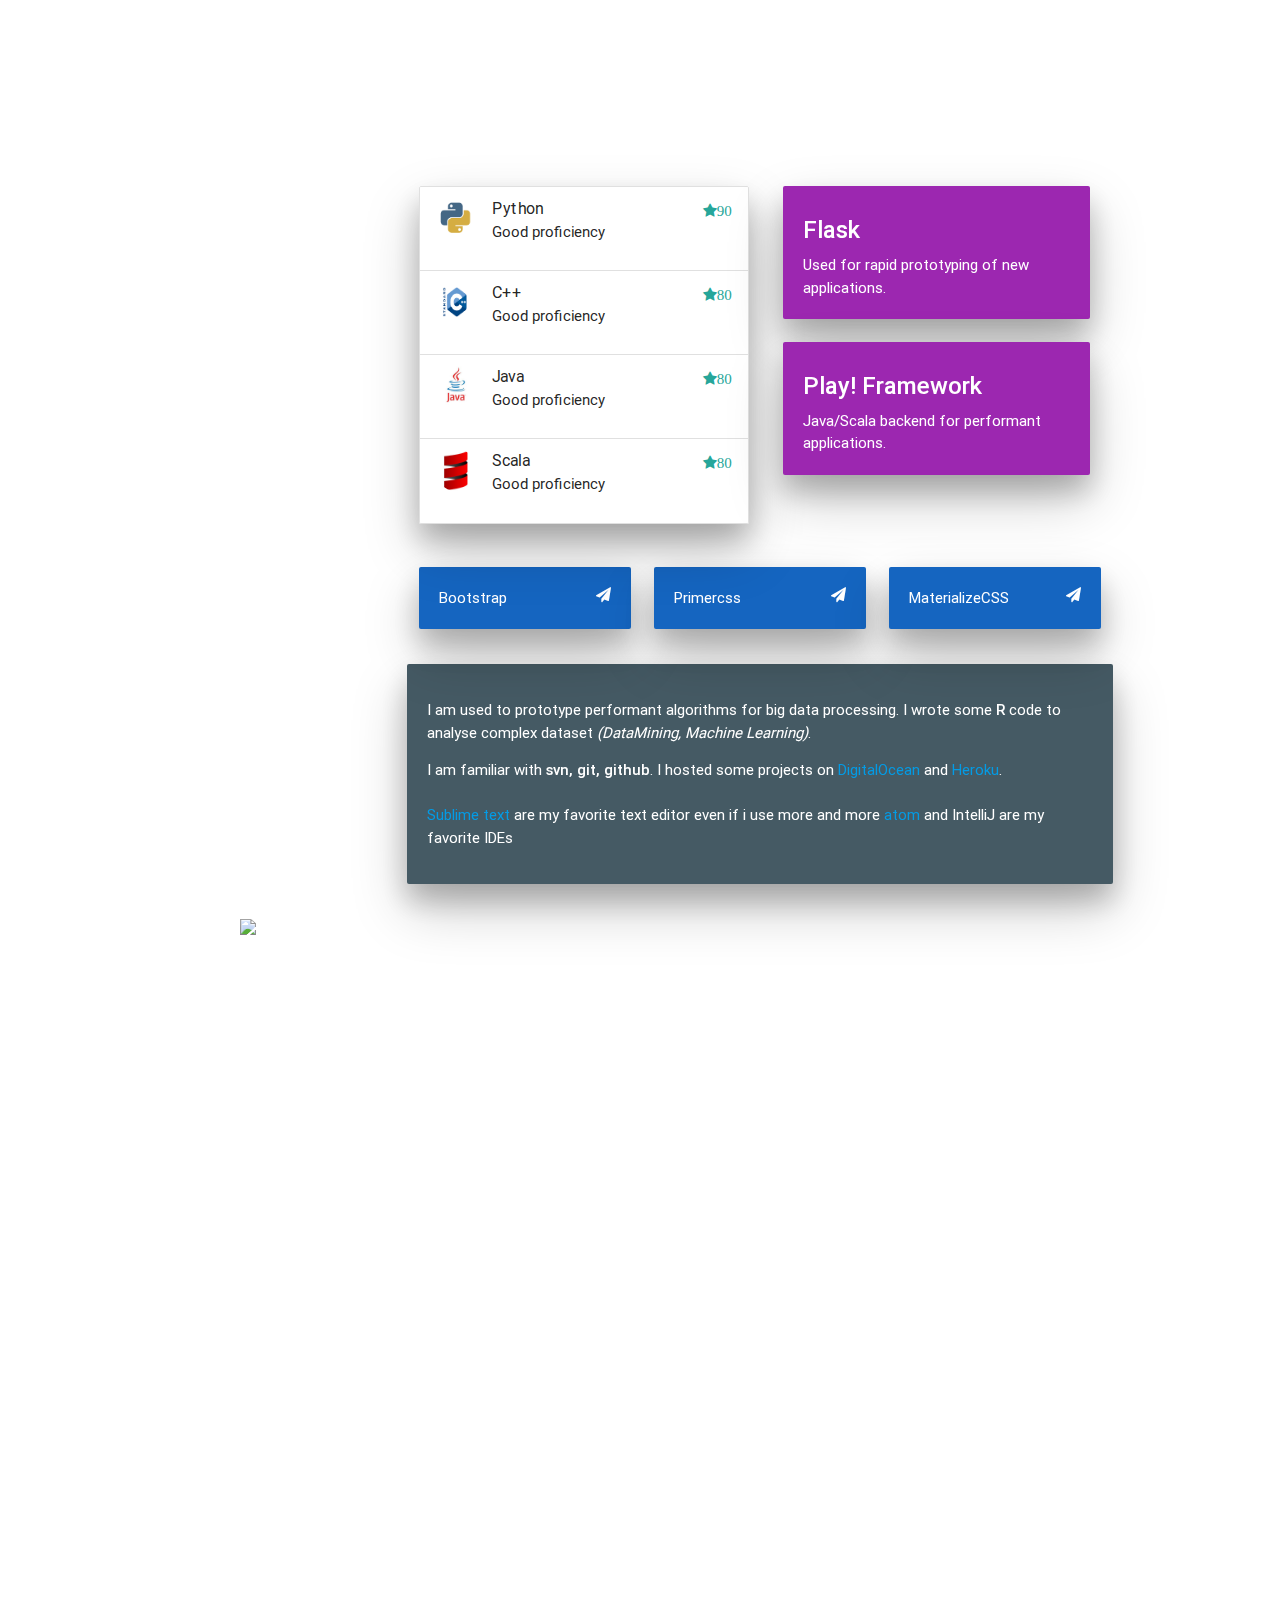
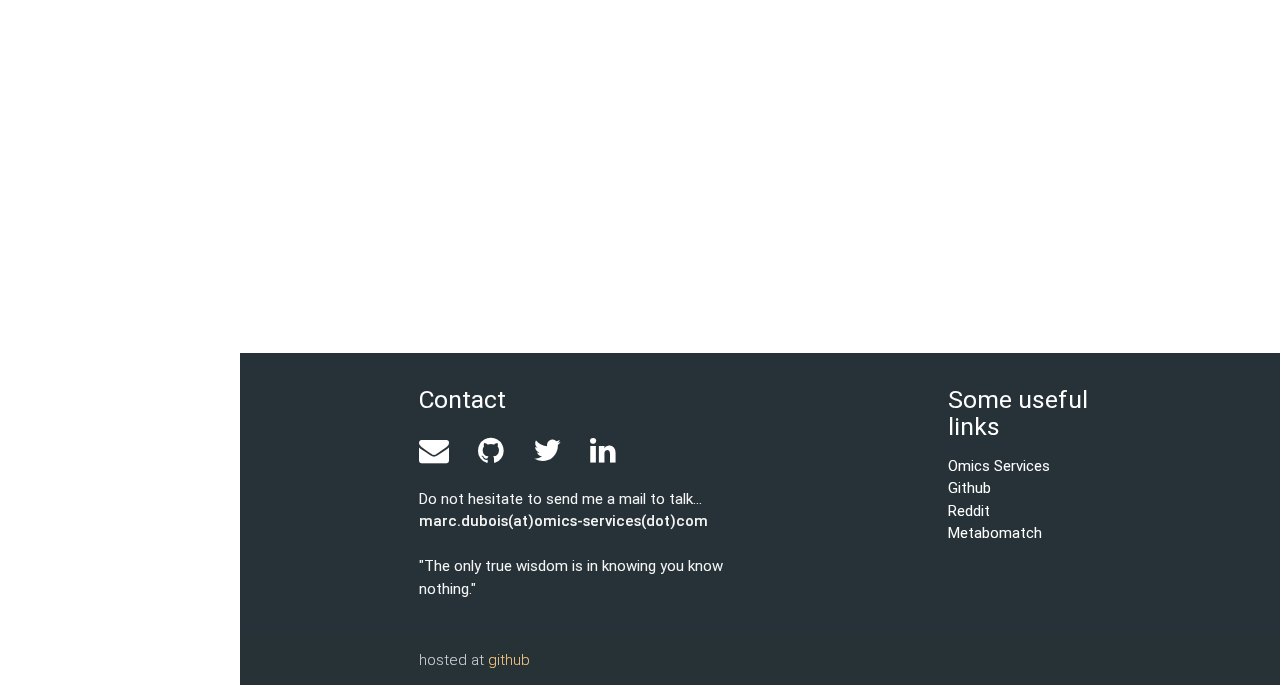
==== commit 408415ca: "minimize images" ====
--- a/index.html
+++ b/index.html
@@ -26,7 +26,7 @@
       <!-- LEFT SIDEBAR -->
       
       <ul id="slide-out" class="side-nav fixed blue darken-3">
-        <li class="no-hover center logo"><img src="static/img/marc_dubois.jpg" class="circle" height="150" /></li>
+        <li class="no-hover center logo"><img src="static/img/marc_dubois-min.jpg" class="circle" height="150" /></li>
         <li class="no-hover center">
             <h4 class="white-text">Marc Dubois</h4>
             <ul class="social-bar white-text">
@@ -55,7 +55,7 @@
         <div class="col s6">
             <div class="card z-depth-4">
               <div class="card-image waves-effect activator waves-block waves-light">
-                <img src="static/img/engineer.jpg" height="200" class="activator">
+                <img src="static/img/engineer-min.jpg" height="200" class="activator">
               <!-- <span class="card-title">Card Title</span> -->
               </div>
               <div class="card-content">
@@ -81,7 +81,7 @@
          <div class="col s6">
             <div class="card z-depth-4">
               <div class="card-image waves-effect waves-block waves-light">
-                <img src="static/img/entrepreneur1.jpg" height="200" class="activator">
+                <img src="static/img/entrepreneur1-min.jpg" height="200" class="activator">
               <!-- <span class="card-title">Card Title</span> -->
               </div>
               <div class="card-content">
@@ -150,7 +150,7 @@
 
       </div>
     </div>
-    <div class="parallax"><img src="static/img/material6.jpg" alt="Unsplashed background img 1"></div>
+    <div class="parallax"><img src="static/img/material6-min.jpg" alt="Unsplashed background img 1"></div>
   </div>
 
   <!-- EXPERIENCES -->
@@ -217,7 +217,7 @@
 
       </div>
     </div>
-    <div class="parallax"><img src="static/img/material4.jpg" alt="Unsplashed background img 1"></div>
+    <div class="parallax"><img src="static/img/material4-min.jpg" alt="Unsplashed background img 1"></div>
   </div>
 
   <!-- SKILLS -->
@@ -335,7 +335,7 @@
 
       </div>  
     </div>
-    <div class="parallax"><img src="static/img/material8.jpg" alt="Unsplashed background img 1"></div>
+    <div class="parallax"><img src="static/img/material8-min.jpg" alt="Unsplashed background img 1"></div>
   </div>
 
 
@@ -346,7 +346,7 @@
       <div class="col s6">
         <div class="card z-depth-4">
             <div class="card-image waves-effect waves-block waves-light">
-              <img src="static/img/mzdb.jpg" height="200" class="activator">
+              <img src="static/img/mzdb-min.jpg" height="200" class="activator">
               <!-- <span class="card-title">Card Title</span> -->
             </div>
             <div class="card-content blue darken-3">
@@ -366,7 +366,7 @@
       <div class="col s6">
         <div class="card blue darken-3 z-depth-4">
             <div class="card-image waves-effect waves-block waves-light">
-              <img src="static/img/metabomatch.png" height="200" class="activator">
+              <img src="static/img/metabomatch-min.png" height="200" class="activator">
             </div>
             <div class="card-content blue darken-3">
               <span class="card-title activator light">metabomatch<i class="material-icons right">more_vert</i></span>
@@ -391,7 +391,7 @@
       <div class="col s6">
         <div class="card blue darken-3 z-depth-4">
             <div class="card-image waves-effect waves-block waves-light">
-              <img src="static/img/speclight.jpg" height="200" class="activator">
+              <img src="static/img/speclight-min.jpg" height="200" class="activator">
               <!-- <span class="card-title">Card Title</span> -->
             </div>
             <div class="card-content blue darken-3">
@@ -411,7 +411,7 @@
       <div class="col s6">
         <div class="card z-depth-4">
             <div class="card-image waves-effect waves-block waves-light">
-              <img src="static/img/proline.png" height="200" class="activator">
+              <img src="static/img/proline-min.png" height="200" class="activator">
             </div>
             <div class="card-content blue darken-3">
               <span class="card-title activator white-text light">Proline<i class="material-icons right white-text">more_vert</i></span>
